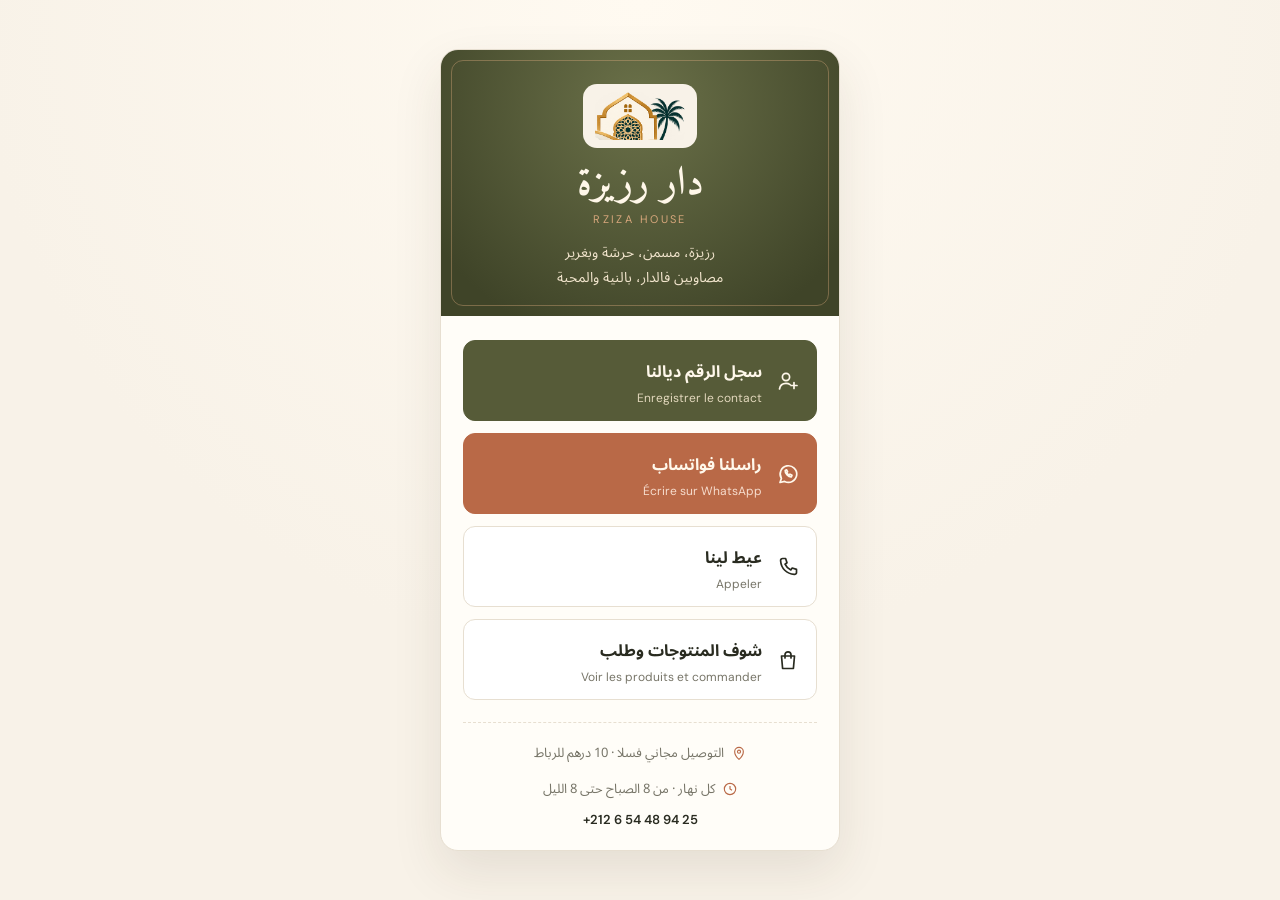
==== public/carte.html @ d442525a "Add /carte business-card page for the NFC cards A one-screen card with Save contact, WhatsApp, Call " ====
<!doctype html>
<html lang="ar" dir="rtl">
<head>
  <meta charset="utf-8">
  <meta name="viewport" content="width=device-width,initial-scale=1">
  <meta name="theme-color" content="#f8f2e8">
  <title>دار رزيزة | Rziza House — بطاقة</title>
  <meta name="description" content="دار رزيزة — رزيزة، مسمن، حرشة وبغرير مصاوبين فالدار بسلا. سجلو الرقم، طلبو عبر واتساب.">
  <!-- Carte de visite ouverte par les cartes NFC : pas besoin d'apparaître dans Google -->
  <meta name="robots" content="noindex">
  <link rel="icon" href="favicon-48.png" type="image/png">
  <link rel="apple-touch-icon" href="apple-touch-icon.png">
  <link rel="preconnect" href="https://fonts.googleapis.com">
  <link rel="preconnect" href="https://fonts.gstatic.com" crossorigin>
  <link rel="stylesheet" href="https://fonts.googleapis.com/css2?family=DM+Sans:wght@400;500;600&family=Noto+Sans+Arabic:wght@400;500;700&family=Amiri:wght@700&display=swap">
  <style>
    :root {
      --cream: #f8f2e8;
      --paper: #fffdf8;
      --ink: #292b20;
      --muted: #777568;
      --olive: #565b38;
      --olive-dark: #353b27;
      --terracotta: #b96947;
      --gold: #d8a77c;
      --line: #e7dfd1;
    }
    * {
      box-sizing: border-box;
    }
    body {
      margin: 0;
      min-height: 100vh;
      display: grid;
      place-items: center;
      padding: 28px 16px;
      background: radial-gradient(circle at 50% 0%, #fffaf1, var(--cream) 60%);
      color: var(--ink);
      font-family: "Noto Sans Arabic", sans-serif;
    }
    .card {
      width: 100%;
      max-width: 400px;
      background: var(--paper);
      border: 1px solid var(--line);
      border-radius: 18px;
      box-shadow: 0 20px 50px #3a33201a;
      overflow: hidden;
      text-align: center;
    }
    /* Olive arch at the top, like the arches on the website */
    .top {
      position: relative;
      padding: 34px 24px 26px;
      background: radial-gradient(circle at 50% 20%, #6b7149, #3f4428 85%);
      color: #fff7e9;
    }
    .top::after {
      content: "";
      position: absolute;
      inset: 10px;
      border: 1px solid #d8a77c66;
      border-radius: 12px;
      pointer-events: none;
    }
    .logo {
      display: block;
      height: 64px;
      width: auto;
      margin: 0 auto 10px;
      padding: 8px 12px;
      background: var(--cream);
      border-radius: 14px;
    }
    h1 {
      margin: 6px 0 2px;
      font-family: "Amiri", serif;
      font-size: 40px;
      line-height: 1.3;
    }
    .latin {
      font-family: "DM Sans", sans-serif;
      font-size: 11px;
      letter-spacing: 0.22em;
      color: var(--gold);
    }
    .tagline {
      margin: 14px 0 0;
      font-size: 14px;
      line-height: 1.8;
      color: #f1e4cc;
    }
    .actions {
      display: grid;
      gap: 12px;
      padding: 24px 22px 8px;
    }
    .btn {
      display: flex;
      align-items: center;
      gap: 14px;
      padding: 14px 16px;
      border-radius: 12px;
      border: 1px solid var(--line);
      background: #fff;
      color: var(--ink);
      text-decoration: none;
      text-align: start;
      transition: transform 0.15s, box-shadow 0.15s;
    }
    .btn:active {
      transform: scale(0.98);
    }
    .btn svg {
      flex-shrink: 0;
      width: 24px;
      height: 24px;
      fill: none;
      stroke: currentColor;
      stroke-width: 1.7;
      stroke-linecap: round;
      stroke-linejoin: round;
    }
    .btn span {
      display: flex;
      flex-direction: column;
      gap: 1px;
    }
    .btn strong {
      font-size: 16px;
    }
    .btn small {
      font-family: "DM Sans", sans-serif;
      font-size: 12px;
      color: var(--muted);
    }
    .btn.primary {
      background: var(--olive);
      border-color: var(--olive);
      color: #fff8eb;
    }
    .btn.primary small {
      color: #e3d8bd;
    }
    .btn.whatsapp {
      background: var(--terracotta);
      border-color: var(--terracotta);
      color: #fff8eb;
    }
    .btn.whatsapp small {
      color: #f6dccd;
    }
    .info {
      margin: 14px 22px 0;
      padding: 16px 0 22px;
      border-top: 1px dashed var(--line);
      display: grid;
      gap: 8px;
      font-size: 13px;
      color: var(--muted);
    }
    .info p {
      margin: 0;
      display: flex;
      align-items: center;
      justify-content: center;
      gap: 7px;
    }
    .info svg {
      width: 16px;
      height: 16px;
      fill: none;
      stroke: var(--terracotta);
      stroke-width: 1.7;
    }
    .phone {
      direction: ltr;
      font-family: "DM Sans", sans-serif;
      font-weight: 600;
      color: var(--ink);
    }
  </style>
  <script src="products.js" defer></script>
</head>
<body>
  <main class="card">
    <header class="top">
      <img class="logo" src="images/logo-mark.png" alt="" width="120" height="64">
      <!-- &#8202; : the tail of ز hides the dots of ي without this thin space -->
      <h1>دار رز&#8202;يزة</h1>
      <div class="latin">RZIZA HOUSE</div>
      <p class="tagline">رز&#8202;يزة، مسمن، حرشة وبغرير<br>مصاوبين فالدار، بالنية والمحبة</p>
    </header>

    <nav class="actions">
      <a class="btn primary" id="saveContact" href="rziza-house.vcf">
        <svg viewBox="0 0 24 24" aria-hidden="true"><circle cx="10" cy="8" r="3.6"/><path d="M3.5 20c.6-3.6 3.2-5.6 6.5-5.6 1.6 0 3 .4 4.1 1.2"/><path d="M18 13.5v6M15 16.5h6"/></svg>
        <span><strong>سجل الرقم ديالنا</strong><small>Enregistrer le contact</small></span>
      </a>
      <a class="btn whatsapp" id="whatsapp" href="#" target="_blank" rel="noopener">
        <svg viewBox="0 0 24 24" aria-hidden="true"><path d="M4 20.5l1.4-4.1A8.3 8.3 0 1 1 8.6 19.4L4 20.5Z"/><path d="M9.2 8.6c-.3 2.9 3.3 6.5 6.2 6.2l.6-1.6-2-1-.9.8c-1-.4-1.9-1.3-2.3-2.3l.8-.9-1-2-1.4.8Z"/></svg>
        <span><strong>راسلنا فواتساب</strong><small>Écrire sur WhatsApp</small></span>
      </a>
      <a class="btn" id="call" href="#">
        <svg viewBox="0 0 24 24" aria-hidden="true"><path d="M6.6 3.5h3l1.4 4.3-2 1.4a12 12 0 0 0 5.8 5.8l1.4-2 4.3 1.4v3a2 2 0 0 1-2.2 2C10.6 18.9 5.1 13.4 4.6 5.7a2 2 0 0 1 2-2.2Z"/></svg>
        <span><strong>عيط لينا</strong><small>Appeler</small></span>
      </a>
      <a class="btn" href="./#produits">
        <svg viewBox="0 0 24 24" aria-hidden="true"><path d="M5.5 8h13l-1.1 12.5H6.6L5.5 8Z"/><path d="M9 10V6.8a3 3 0 0 1 6 0V10"/></svg>
        <span><strong>شوف المنتوجات وطلب</strong><small>Voir les produits et commander</small></span>
      </a>
    </nav>

    <footer class="info">
      <p><svg viewBox="0 0 24 24" aria-hidden="true"><path d="M12 21.5s-6.5-5.8-6.5-11.5a6.5 6.5 0 0 1 13 0c0 5.7-6.5 11.5-6.5 11.5Z"/><circle cx="12" cy="10" r="2.3"/></svg><span id="delivery">التوصيل مجاني فسلا · 10 درهم للرباط</span></p>
      <p><svg viewBox="0 0 24 24" aria-hidden="true"><circle cx="12" cy="12" r="8.5"/><path d="M12 7.5V12l3 2"/></svg><span>كل نهار · من 8 الصباح حتى 8 الليل</span></p>
      <p class="phone" id="phone"></p>
    </footer>
  </main>

  <script>
    // Number and delivery fee come from products.js, like on the main site.
    window.addEventListener("DOMContentLoaded", () => {
      const number = WHATSAPP_NUMBER;
      const local = number.slice(3);
      const message = "السلام عليكم دار رزيزة! بغيت نطلب.";
      document.getElementById("whatsapp").href = "https://wa.me/" + number + "?text=" + encodeURIComponent(message);
      document.getElementById("call").href = "tel:+" + number;
      document.getElementById("phone").textContent =
        "+" + number.slice(0, 3) + " " + local[0] + " " + local.slice(1).replace(/(\d{2})(?=\d)/g, "$1 ");
      const rabat = DELIVERY_FEES.rabat;
      document.getElementById("delivery").textContent =
        (DELIVERY_FEES.sale ? "التوصيل لسلا " + DELIVERY_FEES.sale + " درهم" : "التوصيل مجاني فسلا") + " · " + rabat + " درهم للرباط";
    });
  </script>
</body>
</html>
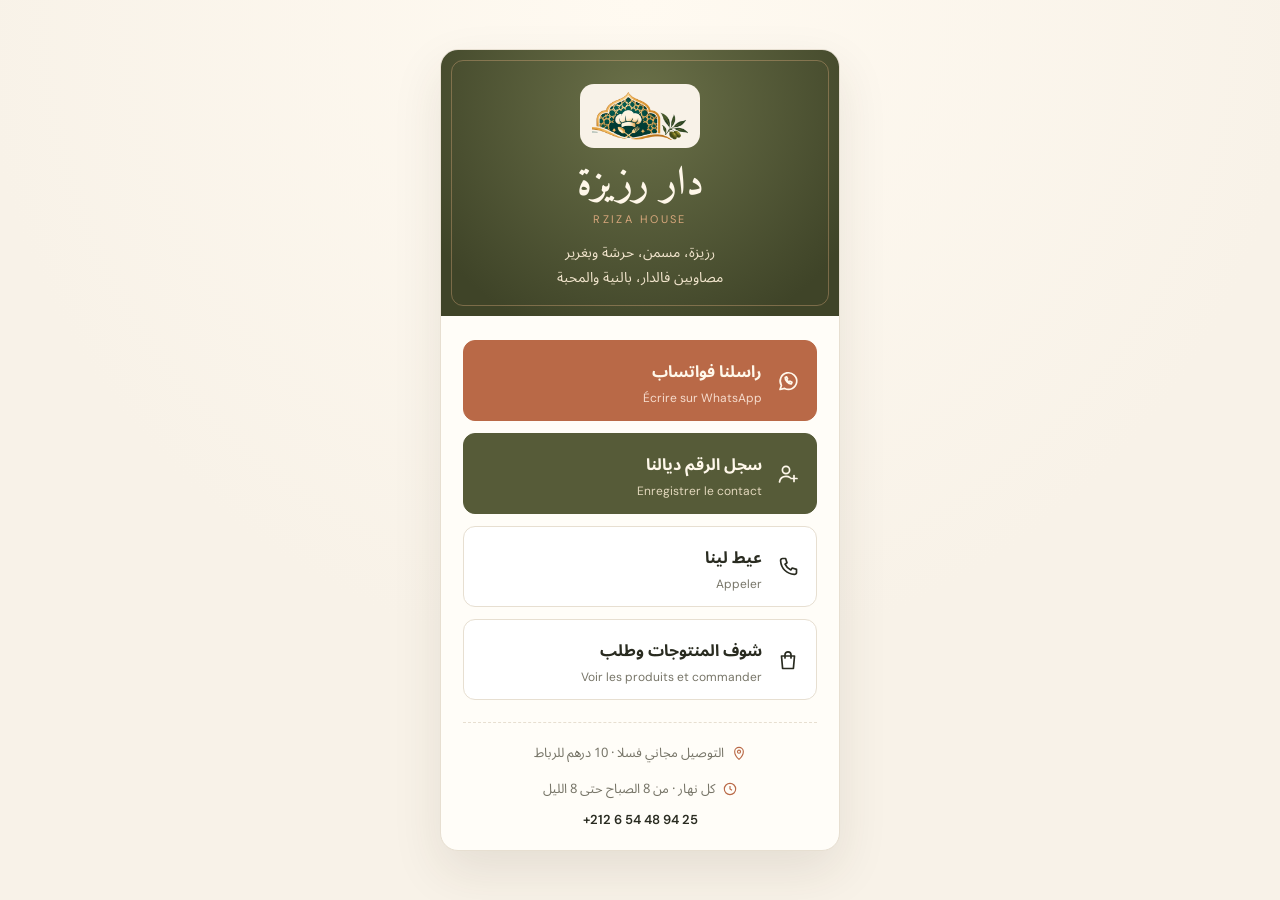
==== commit d23bb209: "put the whatsapp message first" ====
--- a/public/carte.html
+++ b/public/carte.html
@@ -192,15 +192,16 @@
       <p class="tagline">رز&#8202;يزة، مسمن، حرشة وبغرير<br>مصاوبين فالدار، بالنية والمحبة</p>
     </header>
 
-    <nav class="actions">
+    <nav class="actions"> 
+      <a class="btn whatsapp" id="whatsapp" href="#" target="_blank" rel="noopener">
+        <svg viewBox="0 0 24 24" aria-hidden="true"><path d="M4 20.5l1.4-4.1A8.3 8.3 0 1 1 8.6 19.4L4 20.5Z"/><path d="M9.2 8.6c-.3 2.9 3.3 6.5 6.2 6.2l.6-1.6-2-1-.9.8c-1-.4-1.9-1.3-2.3-2.3l.8-.9-1-2-1.4.8Z"/></svg>
+        <span><strong>راسلنا فواتساب</strong><small>Écrire sur WhatsApp</small></span>
+      </a>
       <a class="btn primary" id="saveContact" href="rziza-house.vcf">
         <svg viewBox="0 0 24 24" aria-hidden="true"><circle cx="10" cy="8" r="3.6"/><path d="M3.5 20c.6-3.6 3.2-5.6 6.5-5.6 1.6 0 3 .4 4.1 1.2"/><path d="M18 13.5v6M15 16.5h6"/></svg>
         <span><strong>سجل الرقم ديالنا</strong><small>Enregistrer le contact</small></span>
       </a>
-      <a class="btn whatsapp" id="whatsapp" href="#" target="_blank" rel="noopener">
-        <svg viewBox="0 0 24 24" aria-hidden="true"><path d="M4 20.5l1.4-4.1A8.3 8.3 0 1 1 8.6 19.4L4 20.5Z"/><path d="M9.2 8.6c-.3 2.9 3.3 6.5 6.2 6.2l.6-1.6-2-1-.9.8c-1-.4-1.9-1.3-2.3-2.3l.8-.9-1-2-1.4.8Z"/></svg>
-        <span><strong>راسلنا فواتساب</strong><small>Écrire sur WhatsApp</small></span>
-      </a>
+     
       <a class="btn" id="call" href="#">
         <svg viewBox="0 0 24 24" aria-hidden="true"><path d="M6.6 3.5h3l1.4 4.3-2 1.4a12 12 0 0 0 5.8 5.8l1.4-2 4.3 1.4v3a2 2 0 0 1-2.2 2C10.6 18.9 5.1 13.4 4.6 5.7a2 2 0 0 1 2-2.2Z"/></svg>
         <span><strong>عيط لينا</strong><small>Appeler</small></span>
@@ -223,7 +224,7 @@
     window.addEventListener("DOMContentLoaded", () => {
       const number = WHATSAPP_NUMBER;
       const local = number.slice(3);
-      const message = "السلام عليكم دار رزيزة! بغيت نطلب.";
+      const message = "السلام عليكم دار رزيزة 👋🌾\nخديت الرقم ديالكم من البطاقة ✨\nبغيت نعرف شنو كاين اليوم 😊";
       document.getElementById("whatsapp").href = "https://wa.me/" + number + "?text=" + encodeURIComponent(message);
       document.getElementById("call").href = "tel:+" + number;
       document.getElementById("phone").textContent =
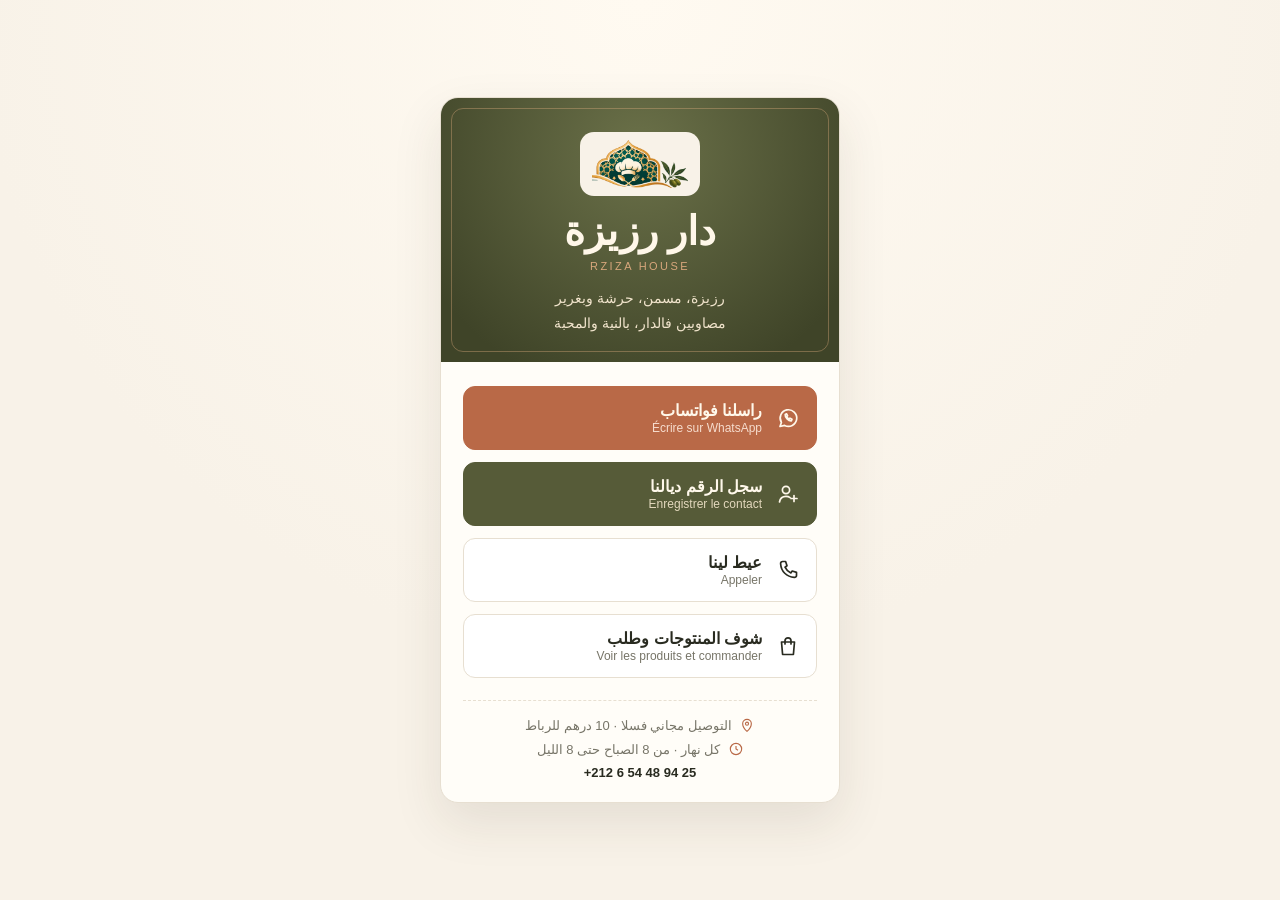
==== commit ff176f37: "Add offline support for business card page" ====
--- a/public/carte.html
+++ b/public/carte.html
@@ -10,9 +10,7 @@
   <meta name="robots" content="noindex">
   <link rel="icon" href="favicon-48.png" type="image/png">
   <link rel="apple-touch-icon" href="apple-touch-icon.png">
-  <link rel="preconnect" href="https://fonts.googleapis.com">
-  <link rel="preconnect" href="https://fonts.gstatic.com" crossorigin>
-  <link rel="stylesheet" href="https://fonts.googleapis.com/css2?family=DM+Sans:wght@400;500;600&family=Noto+Sans+Arabic:wght@400;500;700&family=Amiri:wght@700&display=swap">
+  <link rel="manifest" href="carte.webmanifest">
   <style>
     :root {
       --cream: #f8f2e8;
@@ -36,7 +34,7 @@
       padding: 28px 16px;
       background: radial-gradient(circle at 50% 0%, #fffaf1, var(--cream) 60%);
       color: var(--ink);
-      font-family: "Noto Sans Arabic", sans-serif;
+      font-family: "Noto Sans Arabic", "Segoe UI", Tahoma, Arial, sans-serif;
     }
     .card {
       width: 100%;
@@ -74,7 +72,7 @@
     }
     h1 {
       margin: 6px 0 2px;
-      font-family: "Amiri", serif;
+      font-family: "Amiri", "Times New Roman", serif;
       font-size: 40px;
       line-height: 1.3;
     }
@@ -233,6 +231,12 @@
       document.getElementById("delivery").textContent =
         (DELIVERY_FEES.sale ? "التوصيل لسلا " + DELIVERY_FEES.sale + " درهم" : "التوصيل مجاني فسلا") + " · " + rabat + " درهم للرباط";
     });
+
+    if ("serviceWorker" in navigator && location.protocol !== "file:") {
+      window.addEventListener("load", () => {
+        navigator.serviceWorker.register("sw-carte.js").catch(() => {});
+      });
+    }
   </script>
 </body>
 </html>
